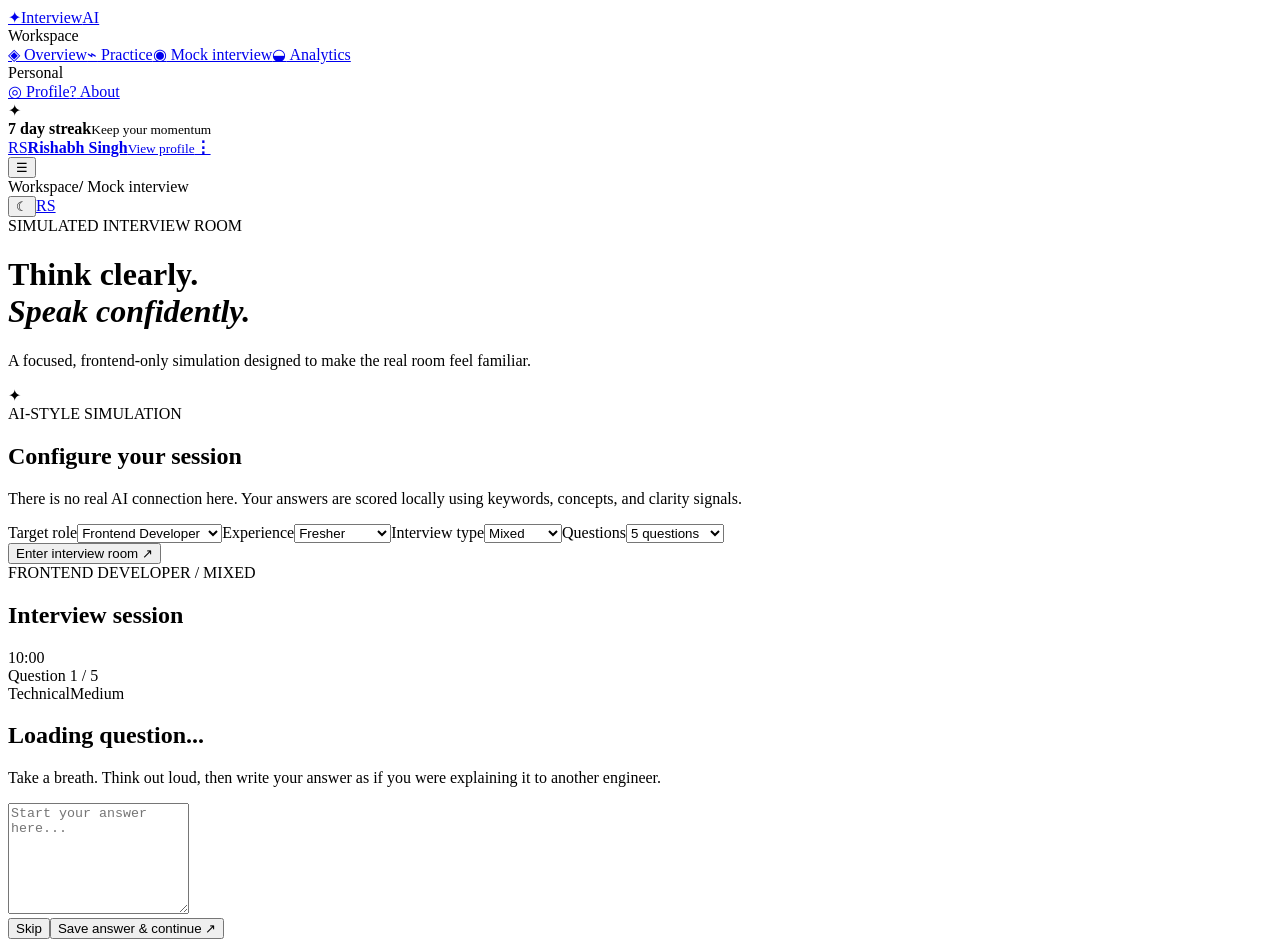
==== interview.html @ 230f4e1a "Add files via upload" ====
<!doctype html><html lang="en"><head><meta charset="UTF-8"><meta name="viewport" content="width=device-width, initial-scale=1.0"><title>Mock Interview | InterviewAI</title><link rel="preconnect" href="https://fonts.googleapis.com"><link rel="preconnect" href="https://fonts.gstatic.com" crossorigin><link href="https://fonts.googleapis.com/css2?family=DM+Sans:wght@400;500;600;700&family=Space+Grotesk:wght@500;600;700&display=swap" rel="stylesheet"><link rel="stylesheet" href="css/style.css"></head><body class="app-page"><div class="app-layout"><aside class="sidebar"><a class="brand" href="index.html"><span class="brand-mark">✦</span><span>Interview<span class="brand-accent">AI</span></span></a><div class="sidebar-label">Workspace</div><nav class="side-nav"><a href="dashboard.html"><span>◈</span> Overview</a><a href="practice.html"><span>⌁</span> Practice</a><a class="active" href="interview.html"><span>◉</span> Mock interview</a><a href="results.html"><span>◒</span> Analytics</a></nav><div class="sidebar-label">Personal</div><nav class="side-nav"><a href="profile.html"><span>◎</span> Profile</a><a href="index.html#about"><span>?</span> About</a></nav><div class="sidebar-bottom"><div class="streak-widget"><span>✦</span><div><strong>7 day streak</strong><small>Keep your momentum</small></div></div><a class="user-mini" href="profile.html"><span class="mini-avatar">RS</span><span><strong>Rishabh Singh</strong><small>View profile</small></span><b>⋮</b></a></div></aside><main class="app-main"><header class="app-topbar"><button class="mobile-menu" aria-label="Open navigation">☰</button><div class="breadcrumbs"><span>Workspace</span><b>/</b> Mock interview</div><div class="top-actions"><button class="icon-button" aria-label="Toggle theme" data-theme-toggle>☾</button><a class="mini-avatar" href="profile.html">RS</a></div></header><div class="page-content interview-content"><div class="interview-intro"><span class="eyebrow">SIMULATED INTERVIEW ROOM</span><h1>Think clearly.<br><em>Speak confidently.</em></h1><p>A focused, frontend-only simulation designed to make the real room feel familiar.</p></div><section class="setup-panel panel" id="setupPanel"><div class="setup-header"><div class="feature-icon icon-violet">✦</div><div><span class="eyebrow">AI-STYLE SIMULATION</span><h2>Configure your session</h2><p>There is no real AI connection here. Your answers are scored locally using keywords, concepts, and clarity signals.</p></div></div><div class="setup-fields"><label>Target role<select id="roleSelect"><option>Frontend Developer</option><option>Backend Developer</option><option>Full Stack Developer</option><option>Software Engineer</option><option>Data Analyst</option></select></label><label>Experience<select id="experienceSelect"><option>Fresher</option><option>Beginner</option><option>Intermediate</option><option>Advanced</option></select></label><label>Interview type<select id="typeSelect"><option>Mixed</option><option>Technical</option><option>HR</option></select></label><label>Questions<select id="numberSelect"><option value="5">5 questions</option><option value="10">10 questions</option><option value="15">15 questions</option></select></label></div><button class="button button-primary" id="startInterview">Enter interview room <span>↗</span></button></section><section class="room-panel panel hidden" id="roomPanel"><div class="room-top"><div><span class="eyebrow">FRONTEND DEVELOPER / MIXED</span><h2>Interview session</h2></div><div class="timer" id="timer">10:00</div></div><div class="room-progress"><span id="roomProgress">Question 1 / 5</span><i><b id="roomProgressBar"></b></i></div><div class="room-question"><div class="question-tags"><span class="tag tag-violet">Technical</span><span class="tag">Medium</span></div><h2 id="interviewQuestion">Loading question...</h2><p class="room-prompt">Take a breath. Think out loud, then write your answer as if you were explaining it to another engineer.</p><textarea id="interviewAnswer" rows="7" placeholder="Start your answer here..."></textarea></div><div class="room-actions"><button class="button button-secondary" id="skipQuestion">Skip</button><button class="button button-primary" id="nextQuestion">Save answer & continue <span>↗</span></button></div></section></div></main></div><div id="toast" class="toast" role="status"></div><script src="js/app.js"></script><script src="js/interview.js"></script></body></html>
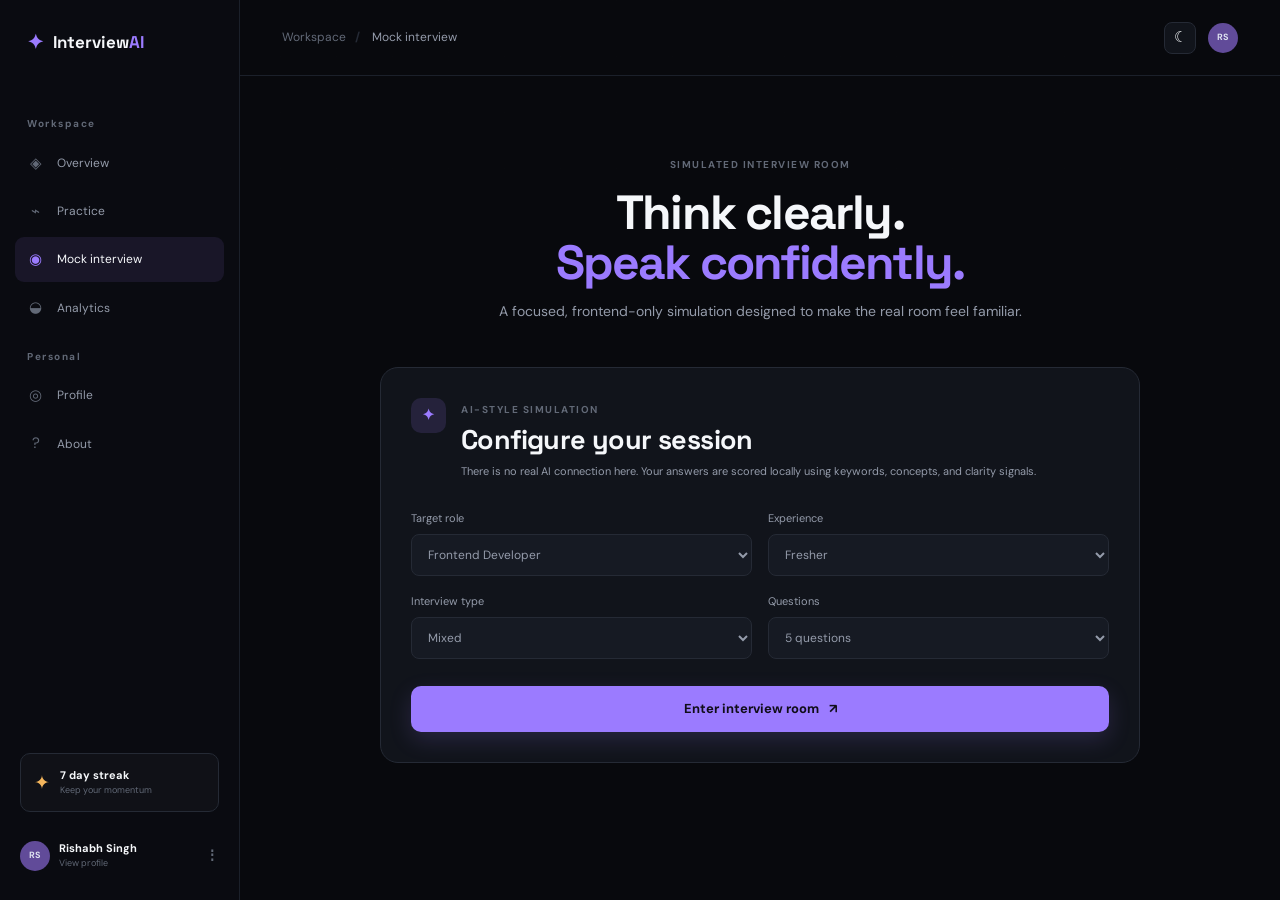
==== commit 8d9be07e: "Fix HTML formatting and structure in interview.html" ====
--- a/interview.html
+++ b/interview.html
@@ -1 +1 @@
-<!doctype html><html lang="en"><head><meta charset="UTF-8"><meta name="viewport" content="width=device-width, initial-scale=1.0"><title>Mock Interview | InterviewAI</title><link rel="preconnect" href="https://fonts.googleapis.com"><link rel="preconnect" href="https://fonts.gstatic.com" crossorigin><link href="https://fonts.googleapis.com/css2?family=DM+Sans:wght@400;500;600;700&family=Space+Grotesk:wght@500;600;700&display=swap" rel="stylesheet"><link rel="stylesheet" href="css/style.css"></head><body class="app-page"><div class="app-layout"><aside class="sidebar"><a class="brand" href="index.html"><span class="brand-mark">✦</span><span>Interview<span class="brand-accent">AI</span></span></a><div class="sidebar-label">Workspace</div><nav class="side-nav"><a href="dashboard.html"><span>◈</span> Overview</a><a href="practice.html"><span>⌁</span> Practice</a><a class="active" href="interview.html"><span>◉</span> Mock interview</a><a href="results.html"><span>◒</span> Analytics</a></nav><div class="sidebar-label">Personal</div><nav class="side-nav"><a href="profile.html"><span>◎</span> Profile</a><a href="index.html#about"><span>?</span> About</a></nav><div class="sidebar-bottom"><div class="streak-widget"><span>✦</span><div><strong>7 day streak</strong><small>Keep your momentum</small></div></div><a class="user-mini" href="profile.html"><span class="mini-avatar">RS</span><span><strong>Rishabh Singh</strong><small>View profile</small></span><b>⋮</b></a></div></aside><main class="app-main"><header class="app-topbar"><button class="mobile-menu" aria-label="Open navigation">☰</button><div class="breadcrumbs"><span>Workspace</span><b>/</b> Mock interview</div><div class="top-actions"><button class="icon-button" aria-label="Toggle theme" data-theme-toggle>☾</button><a class="mini-avatar" href="profile.html">RS</a></div></header><div class="page-content interview-content"><div class="interview-intro"><span class="eyebrow">SIMULATED INTERVIEW ROOM</span><h1>Think clearly.<br><em>Speak confidently.</em></h1><p>A focused, frontend-only simulation designed to make the real room feel familiar.</p></div><section class="setup-panel panel" id="setupPanel"><div class="setup-header"><div class="feature-icon icon-violet">✦</div><div><span class="eyebrow">AI-STYLE SIMULATION</span><h2>Configure your session</h2><p>There is no real AI connection here. Your answers are scored locally using keywords, concepts, and clarity signals.</p></div></div><div class="setup-fields"><label>Target role<select id="roleSelect"><option>Frontend Developer</option><option>Backend Developer</option><option>Full Stack Developer</option><option>Software Engineer</option><option>Data Analyst</option></select></label><label>Experience<select id="experienceSelect"><option>Fresher</option><option>Beginner</option><option>Intermediate</option><option>Advanced</option></select></label><label>Interview type<select id="typeSelect"><option>Mixed</option><option>Technical</option><option>HR</option></select></label><label>Questions<select id="numberSelect"><option value="5">5 questions</option><option value="10">10 questions</option><option value="15">15 questions</option></select></label></div><button class="button button-primary" id="startInterview">Enter interview room <span>↗</span></button></section><section class="room-panel panel hidden" id="roomPanel"><div class="room-top"><div><span class="eyebrow">FRONTEND DEVELOPER / MIXED</span><h2>Interview session</h2></div><div class="timer" id="timer">10:00</div></div><div class="room-progress"><span id="roomProgress">Question 1 / 5</span><i><b id="roomProgressBar"></b></i></div><div class="room-question"><div class="question-tags"><span class="tag tag-violet">Technical</span><span class="tag">Medium</span></div><h2 id="interviewQuestion">Loading question...</h2><p class="room-prompt">Take a breath. Think out loud, then write your answer as if you were explaining it to another engineer.</p><textarea id="interviewAnswer" rows="7" placeholder="Start your answer here..."></textarea></div><div class="room-actions"><button class="button button-secondary" id="skipQuestion">Skip</button><button class="button button-primary" id="nextQuestion">Save answer & continue <span>↗</span></button></div></section></div></main></div><div id="toast" class="toast" role="status"></div><script src="js/app.js"></script><script src="js/interview.js"></script></body></html>+<!doctype html><html lang="en"><head><meta charset="UTF-8"><meta name="viewport" content="width=device-width, initial-scale=1.0"><title>Mock Interview | InterviewAI</title><link rel="preconnect" href="https://fonts.googleapis.com"><link rel="preconnect" href="https://fonts.gstatic.com" crossorigin><link href="https://fonts.googleapis.com/css2?family=DM+Sans:wght@400;500;600;700&family=Space+Grotesk:wght@500;600;700&display=swap" rel="stylesheet"><link rel="stylesheet" href="style.css"></head><body class="app-page"><div class="app-layout"><aside class="sidebar"><a class="brand" href="index.html"><span class="brand-mark">✦</span><span>Interview<span class="brand-accent">AI</span></span></a><div class="sidebar-label">Workspace</div><nav class="side-nav"><a href="dashboard.html"><span>◈</span> Overview</a><a href="practice.html"><span>⌁</span> Practice</a><a class="active" href="interview.html"><span>◉</span> Mock interview</a><a href="results.html"><span>◒</span> Analytics</a></nav><div class="sidebar-label">Personal</div><nav class="side-nav"><a href="profile.html"><span>◎</span> Profile</a><a href="index.html#about"><span>?</span> About</a></nav><div class="sidebar-bottom"><div class="streak-widget"><span>✦</span><div><strong>7 day streak</strong><small>Keep your momentum</small></div></div><a class="user-mini" href="profile.html"><span class="mini-avatar">RS</span><span><strong>Rishabh Singh</strong><small>View profile</small></span><b>⋮</b></a></div></aside><main class="app-main"><header class="app-topbar"><button class="mobile-menu" aria-label="Open navigation">☰</button><div class="breadcrumbs"><span>Workspace</span><b>/</b> Mock interview</div><div class="top-actions"><button class="icon-button" aria-label="Toggle theme" data-theme-toggle>☾</button><a class="mini-avatar" href="profile.html">RS</a></div></header><div class="page-content interview-content"><div class="interview-intro"><span class="eyebrow">SIMULATED INTERVIEW ROOM</span><h1>Think clearly.<br><em>Speak confidently.</em></h1><p>A focused, frontend-only simulation designed to make the real room feel familiar.</p></div><section class="setup-panel panel" id="setupPanel"><div class="setup-header"><div class="feature-icon icon-violet">✦</div><div><span class="eyebrow">AI-STYLE SIMULATION</span><h2>Configure your session</h2><p>There is no real AI connection here. Your answers are scored locally using keywords, concepts, and clarity signals.</p></div></div><div class="setup-fields"><label>Target role<select id="roleSelect"><option>Frontend Developer</option><option>Backend Developer</option><option>Full Stack Developer</option><option>Software Engineer</option><option>Data Analyst</option></select></label><label>Experience<select id="experienceSelect"><option>Fresher</option><option>Beginner</option><option>Intermediate</option><option>Advanced</option></select></label><label>Interview type<select id="typeSelect"><option>Mixed</option><option>Technical</option><option>HR</option></select></label><label>Questions<select id="numberSelect"><option value="5">5 questions</option><option value="10">10 questions</option><option value="15">15 questions</option></select></label></div><button class="button button-primary" id="startInterview">Enter interview room <span>↗</span></button></section><section class="room-panel panel hidden" id="roomPanel"><div class="room-top"><div><span class="eyebrow">FRONTEND DEVELOPER / MIXED</span><h2>Interview session</h2></div><div class="timer" id="timer">10:00</div></div><div class="room-progress"><span id="roomProgress">Question 1 / 5</span><i><b id="roomProgressBar"></b></i></div><div class="room-question"><div class="question-tags"><span class="tag tag-violet">Technical</span><span class="tag">Medium</span></div><h2 id="interviewQuestion">Loading question...</h2><p class="room-prompt">Take a breath. Think out loud, then write your answer as if you were explaining it to another engineer.</p><textarea id="interviewAnswer" rows="7" placeholder="Start your answer here..."></textarea></div><div class="room-actions"><button class="button button-secondary" id="skipQuestion">Skip</button><button class="button button-primary" id="nextQuestion">Save answer & continue <span>↗</span></button></div></section></div></main></div><div id="toast" class="toast" role="status"></div><script src="app.js"></script><script src="interview.js"></script></body></html>
--- a/style.css
+++ b/style.css
@@ -0,0 +1,10 @@
+/* ========================= VARIABLES ========================= */
+.light-theme{--bg:#f3f4f8;--bg-soft:#e9ebf2;--card:#fff;--elevated:#f0f1f6;--line:#dfe2eb;--line-soft:#e8eaf0;--text:#171923;--muted:#596070;--subtle:#7a8191;--shadow:0 24px 70px rgba(34,39,60,.12)}
+:root{--bg:#08090d;--bg-soft:#0d0f14;--card:#11141b;--elevated:#161a23;--line:#252a35;--line-soft:#1b202a;--text:#f5f7fa;--muted:#949baa;--subtle:#626977;--violet:#9b7bff;--violet-2:#684eff;--green:#55d69b;--orange:#f5b65d;--red:#f07979;--shadow:0 24px 70px rgba(0,0,0,.22);--radius:18px;--radius-sm:11px}*{box-sizing:border-box}html{scroll-behavior:smooth}body{margin:0;background:var(--bg);color:var(--text);font-family:'DM Sans',sans-serif;font-size:14px;line-height:1.55}body:before{content:'';position:fixed;inset:0;pointer-events:none;opacity:.25;background-image:linear-gradient(rgba(255,255,255,.018) 1px,transparent 1px),linear-gradient(90deg,rgba(255,255,255,.018) 1px,transparent 1px);background-size:56px 56px;mask-image:linear-gradient(to bottom,black,transparent 80%);z-index:-1}a{color:inherit;text-decoration:none}button,input,select,textarea{font:inherit;color:inherit}button{cursor:pointer}h1,h2,h3,p{margin:0}h1,h2,h3,.brand{font-family:'Space Grotesk',sans-serif;letter-spacing:0}h1{font-size:clamp(34px,5vw,64px);line-height:1.05;letter-spacing:-1.8px}h2{font-size:27px;line-height:1.15;letter-spacing:-.6px}h3{font-size:18px}.section-shell{width:min(1160px,calc(100% - 48px));margin:auto}.eyebrow,.muted-label,.sidebar-label{font-size:10px;letter-spacing:1.5px;color:var(--subtle);font-weight:700}.eyebrow{display:inline-flex;align-items:center;gap:8px}.eyebrow-dot{height:6px;width:6px;border-radius:50%;background:var(--green);box-shadow:0 0 12px var(--green)}em{font-style:normal;color:var(--violet)}.muted-label{font-size:9px}.positive{color:var(--green)!important}.warning{color:var(--orange)!important}.muted{color:var(--muted)!important}.button{display:inline-flex;gap:10px;align-items:center;justify-content:center;border:1px solid transparent;border-radius:10px;padding:12px 17px;font-weight:700;font-size:13px;transition:.25s ease}.button:hover{transform:translateY(-2px)}.button-primary{background:var(--violet);color:#100d19;box-shadow:0 8px 22px rgba(155,123,255,.17)}.button-primary:hover{background:#b19aff;box-shadow:0 12px 28px rgba(155,123,255,.28)}.button-secondary{border-color:var(--line);background:rgba(255,255,255,.02)}.button-secondary:hover{background:var(--elevated);border-color:#3b4352}.button-quiet{padding:9px 12px;color:var(--muted)}.button-small{padding:9px 14px}.play-icon{font-size:9px;border:1px solid var(--line);border-radius:50%;padding:4px 5px}.glass-panel{background:linear-gradient(135deg,rgba(28,32,44,.86),rgba(15,17,23,.84));border:1px solid var(--line);box-shadow:var(--shadow);backdrop-filter:blur(18px)}
+/* ========================= LANDING ========================= */.site-header{position:fixed;top:18px;left:50%;transform:translateX(-50%);z-index:10;width:min(1160px,calc(100% - 48px));height:58px;padding:0 12px 0 20px;display:flex;align-items:center;gap:28px;border:1px solid rgba(58,65,79,.72);border-radius:14px;background:rgba(10,12,17,.72);backdrop-filter:blur(18px);transition:.3s}.site-header.scrolled{background:rgba(10,12,17,.94)}.brand{display:flex;gap:9px;align-items:center;font-size:17px;font-weight:700;white-space:nowrap}.brand-mark{display:grid;place-items:center;color:var(--violet);font-size:20px}.brand-accent{color:var(--violet)}.nav-links{display:flex;align-items:center;gap:25px;margin:auto;color:var(--muted);font-size:12px}.nav-links a{transition:.2s}.nav-links a:hover,.nav-links .active{color:var(--text)}.header-actions{display:flex;gap:4px;align-items:center}.menu-toggle{display:none;background:none;border:0;font-size:20px}.hero{min-height:760px;padding-top:184px;display:grid;grid-template-columns: .86fr 1.14fr;gap:62px;align-items:center;position:relative}.hero:before{content:'';position:absolute;top:60px;left:25%;width:620px;height:440px;background:radial-gradient(ellipse,rgba(104,78,255,.18),transparent 67%);filter:blur(12px);z-index:-1}.hero-copy{padding-bottom:40px}.hero h1{margin:20px 0 25px}.hero-text{max-width:475px;color:var(--muted);font-size:16px;line-height:1.7}.hero-actions{display:flex;gap:12px;margin-top:31px}.social-proof{display:flex;align-items:center;gap:12px;color:var(--subtle);font-size:11px;margin-top:30px}.avatar-stack{display:flex}.avatar-stack span,.mini-avatar{display:grid;place-items:center;width:27px;height:27px;border-radius:50%;border:2px solid var(--bg);background:#31394c;color:#dfe4f1;font-size:9px;font-weight:700;margin-left:-6px}.avatar-stack span:first-child{margin-left:0;background:#856bcb}.avatar-stack span:nth-child(2){background:#416b6a}.avatar-stack span:nth-child(3){background:#a66d50}.hero-visual{position:relative;padding:20px}.preview-window{border-radius:17px;overflow:hidden;transform:perspective(1200px) rotateY(-6deg) rotateX(2deg);animation:float 6s ease-in-out infinite}.preview-topbar{display:flex;gap:16px;align-items:center;padding:13px 16px;border-bottom:1px solid var(--line);color:var(--subtle);font-size:10px}.window-dots{display:flex;gap:5px}.window-dots i{display:block;width:6px;height:6px;border-radius:50%;background:#4d5260}.window-dots i:first-child{background:#9b7bff}.preview-live{margin-left:auto}.preview-live b{display:inline-block;width:5px;height:5px;background:var(--green);border-radius:50%;margin-right:5px}.preview-content{padding:27px 29px}.preview-greeting,.preview-readiness,.preview-grid,.chart-heading{display:flex;justify-content:space-between;align-items:center}.preview-greeting h3{margin-top:5px}.mini-avatar{border:0;width:30px;height:30px;margin:0;background:#614b99}.preview-readiness{margin-top:29px;padding:22px;border:1px solid var(--line);background:rgba(255,255,255,.025);border-radius:12px}.preview-readiness strong{display:block;font:700 39px 'Space Grotesk';margin:3px 0}.preview-readiness strong span,.readiness-number small{font-size:20px;color:var(--muted)}.preview-readiness small{color:var(--green);font-size:10px}.readiness-ring{width:62px;height:62px;display:grid;place-items:center;border-radius:50%;background:conic-gradient(var(--violet) 0 82%,#292d38 82%);position:relative;font-size:11px}.readiness-ring:after{content:'';position:absolute;inset:6px;border-radius:50%;background:#161a23}.readiness-ring span{position:relative;z-index:1}.preview-grid{gap:12px;margin-top:12px}.mini-stat{flex:1;padding:15px;border:1px solid var(--line);border-radius:11px}.mini-stat span,.mini-stat small{display:block;color:var(--subtle);font-size:10px}.mini-stat strong{display:block;font:600 24px 'Space Grotesk';margin:5px 0}.mini-stat strong small{display:inline;color:var(--muted);font:400 10px 'DM Sans'}.preview-chart{margin-top:12px;padding:18px 18px 10px;border:1px solid var(--line);border-radius:11px}.chart-heading{font-size:11px;font-weight:700}.chart-period{font-size:9px;color:var(--subtle);font-weight:400}.preview-chart svg{width:100%;height:95px;margin-top:13px}.chart-line{fill:none;stroke:var(--violet);stroke-width:2}.chart-fill{fill:url(#fill);fill:rgba(155,123,255,.12)}.preview-chart circle{fill:var(--violet);stroke:#201b38;stroke-width:4}.chart-labels,.x-labels{display:flex;justify-content:space-between;color:var(--subtle);font-size:9px}.orbit{position:absolute;border:1px solid rgba(155,123,255,.2);border-radius:50%;pointer-events:none}.orbit-one{width:480px;height:220px;right:-40px;top:100px;transform:rotate(-24deg)}.orbit-two{width:280px;height:160px;right:100px;top:120px;transform:rotate(25deg);border-color:rgba(85,214,155,.15)}.logo-strip{border-top:1px solid var(--line-soft);border-bottom:1px solid var(--line-soft);padding:20px 0;display:flex;align-items:center;justify-content:space-between;color:var(--subtle);font-size:11px}.logo-strip div{color:var(--muted)}.logo-strip b{color:var(--violet);font-size:18px;margin-right:6px}.feature-section{padding:140px 0 90px}.section-intro{display:flex;justify-content:space-between;align-items:end;margin-bottom:43px}.section-intro h2{margin-top:14px;font-size:40px}.section-intro p{max-width:330px;color:var(--muted);line-height:1.7}.feature-grid{display:grid;grid-template-columns:1.25fr .85fr .85fr;gap:14px}.feature-card{padding:28px;border:1px solid var(--line);background:var(--card);border-radius:var(--radius);min-height:275px;position:relative;overflow:hidden;transition:.3s}.feature-card:hover,.panel:hover,.stat-card:hover{transform:translateY(-4px);border-color:#3d4351}.feature-card p{color:var(--muted);line-height:1.7;margin:13px 0 20px;max-width:300px}.feature-card a,.text-link{color:var(--text);font-size:12px;font-weight:700}.feature-icon{width:35px;height:35px;border-radius:10px;display:grid;place-items:center;margin-bottom:24px;font-size:15px;font-weight:700}.icon-violet{background:rgba(155,123,255,.14);color:var(--violet)}.icon-green{background:rgba(85,214,155,.13);color:var(--green)}.icon-orange{background:rgba(245,182,93,.13);color:var(--orange)}.topic-pills{position:absolute;bottom:26px;display:flex;gap:8px}.topic-pills span,.tag,.skills span{padding:5px 9px;border-radius:6px;border:1px solid var(--line);font-size:10px;color:var(--muted)}.mini-bars{position:absolute;right:28px;bottom:27px;height:65px;display:flex;align-items:end;gap:5px}.mini-bars i{width:7px;background:var(--green);border-radius:3px 3px 0 0;opacity:.7}.score-badge{position:absolute;right:26px;bottom:28px;display:flex;flex-direction:column}.score-badge strong{font:600 31px 'Space Grotesk';color:var(--orange)}.score-badge span{color:var(--subtle);font-size:10px}.cta-section{padding:70px 0 120px}.cta-panel{min-height:320px;padding:60px 70px;border:1px solid #33364c;border-radius:var(--radius);background:radial-gradient(circle at 85% 25%,rgba(104,78,255,.2),transparent 31%),var(--card);position:relative;overflow:hidden}.cta-panel h2{font-size:42px;margin:16px 0 28px}.cta-star{position:absolute;right:12%;top:30%;font-size:110px;color:rgba(155,123,255,.13);animation:spin 14s linear infinite}.site-footer{padding:22px 0 32px;border-top:1px solid var(--line-soft);display:flex;justify-content:space-between;color:var(--subtle);font-size:11px}
+/* ========================= APP SHELL ========================= */.app-layout{display:flex;min-height:100vh}.sidebar{width:240px;flex:0 0 240px;padding:27px 15px 20px;border-right:1px solid var(--line-soft);background:rgba(11,13,18,.84);display:flex;flex-direction:column}.sidebar .brand{padding:0 12px 40px}.sidebar-label{padding:0 12px;margin:18px 0 9px}.side-nav{display:grid;gap:3px}.side-nav a{display:flex;align-items:center;gap:13px;padding:11px 12px;border-radius:9px;color:var(--muted);font-size:12px;transition:.2s}.side-nav a span{width:17px;text-align:center;font-size:15px;color:var(--subtle)}.side-nav a:hover,.side-nav a.active{background:rgba(155,123,255,.1);color:var(--text)}.side-nav a.active span{color:var(--violet)}.sidebar-bottom{margin-top:auto}.streak-widget{display:flex;align-items:center;gap:10px;margin:0 5px 19px;padding:13px;border:1px solid var(--line);border-radius:10px;background:rgba(255,255,255,.025)}.streak-widget>span{color:var(--orange);font-size:19px}.streak-widget strong,.user-mini strong{display:block;font-size:11px}.streak-widget small,.user-mini small{display:block;color:var(--subtle);font-size:9px}.user-mini{display:flex;align-items:center;gap:9px;padding:9px 5px}.user-mini b{margin-left:auto;color:var(--subtle)}.app-main{flex:1;min-width:0}.app-topbar{height:76px;padding:0 42px;display:flex;align-items:center;border-bottom:1px solid var(--line-soft)}.breadcrumbs{font-size:12px;color:var(--muted)}.breadcrumbs span{color:var(--subtle)}.breadcrumbs b{margin:0 9px;color:var(--line)}.top-actions{display:flex;align-items:center;gap:12px;margin-left:auto}.icon-button,.mobile-menu{border:1px solid var(--line);background:var(--card);width:32px;height:32px;border-radius:8px;font-size:15px}.page-content{width:min(1110px,calc(100% - 84px));margin:0 auto;padding:47px 0 70px}.page-heading{display:flex;justify-content:space-between;align-items:end;margin-bottom:30px}.page-heading h1{font-size:35px;margin:10px 0 8px}.page-heading p,.interview-intro p{color:var(--muted)}.readiness-card{padding:28px 33px;display:grid;grid-template-columns:1fr 160px 1fr;gap:35px;align-items:center;border-radius:var(--radius);margin-bottom:16px}.readiness-number{font:600 48px 'Space Grotesk';margin:4px 0}.readiness-card p{max-width:350px;color:var(--muted);font-size:12px}.large-ring{position:relative;text-align:center}.large-ring svg{width:118px;height:118px;transform:rotate(-90deg)}.large-ring circle{fill:none;stroke:#292e39;stroke-width:8}.large-ring .ring-progress{stroke:var(--violet);stroke-linecap:round;stroke-dasharray:301.6;stroke-dashoffset:54.3}.large-ring strong,.large-ring span{position:absolute;display:block;width:100%;left:0}.large-ring strong{top:38px;font:600 22px 'Space Grotesk'}.large-ring span{top:66px;font-size:9px;color:var(--green)}.readiness-meta span,.readiness-meta small{display:block;color:var(--subtle);font-size:10px}.readiness-meta strong{display:block;font-size:13px;margin:4px 0 12px}.progress-track{height:5px;background:#292e39;border-radius:20px;overflow:hidden}.progress-track i{display:block;height:100%;background:var(--violet);border-radius:inherit}.readiness-meta small{margin-top:8px}.stats-grid{display:grid;grid-template-columns:repeat(4,1fr);gap:12px;margin-bottom:16px}.stat-card,.panel{background:var(--card);border:1px solid var(--line);border-radius:var(--radius);transition:.3s}.stat-card{padding:18px 20px}.stat-top{display:flex;justify-content:space-between;color:var(--subtle);font-size:11px}.stat-top i{color:var(--violet);font-style:normal;font-size:17px}.stat-top i.orange{color:var(--orange)}.stat-card>strong{display:block;font:600 28px 'Space Grotesk';margin:13px 0 5px}.stat-card>strong small{font:400 12px 'DM Sans';color:var(--muted)}.stat-card small{font-size:10px;color:var(--subtle)}.dashboard-grid,.bottom-grid,.analytics-grid{display:grid;grid-template-columns:1.4fr 1fr;gap:16px;margin-bottom:16px}.bottom-grid{grid-template-columns:1.2fr .8fr}.panel{padding:24px}.panel-heading{display:flex;justify-content:space-between;align-items:start;margin-bottom:24px}.panel-heading h2{font-size:18px;margin-top:5px}.panel-heading select,.panel-heading .tag{font-size:10px;color:var(--muted);background:var(--elevated);border:1px solid var(--line);padding:7px 10px;border-radius:7px}.big-chart{position:relative;padding:4px 0 0 30px}.big-chart svg{width:100%;height:190px}.grid-lines{fill:none;stroke:#242934;stroke-width:1;stroke-dasharray:2 3}.y-labels{position:absolute;left:0;top:5px;height:184px;display:flex;flex-direction:column;justify-content:space-between;color:var(--subtle);font-size:9px}.x-labels{margin-top:-4px}.subject-list{display:grid;gap:18px}.subject-list>div{display:grid;grid-template-columns:1fr 38px;gap:10px;align-items:center;font-size:11px}.subject-list strong{text-align:right;font-size:11px}.subject-list i{grid-column:1/-1;height:5px;background:#272d38;border-radius:10px;overflow:hidden}.subject-list i b{display:block;height:100%;background:var(--violet);border-radius:inherit}.subject-list i b.bar-warning{background:var(--orange)}.continue-item{display:flex;align-items:center;gap:13px;padding:14px 0}.continue-item .feature-icon{margin:0}.continue-item>div:nth-child(2){flex:1}.continue-item strong,.continue-item span{display:block}.continue-item strong{font-size:12px}.continue-item span{font-size:10px;color:var(--subtle);margin:3px 0 9px}.round-arrow{display:grid;place-items:center;width:31px;height:31px;border:1px solid var(--line);border-radius:50%;color:var(--violet)}.ai-panel{background:radial-gradient(circle at 100% 0,rgba(155,123,255,.14),transparent 45%),var(--card)}.ai-panel-top{display:flex;align-items:center;gap:10px}.ai-panel-top .feature-icon{margin:0}.ai-panel h2{font-size:19px;margin:22px 0 10px}.ai-panel p{font-size:12px;color:var(--muted);line-height:1.7;margin-bottom:18px}
+/* ========================= PRACTICE / INTERVIEW ========================= */.practice-content{max-width:1160px}.practice-layout{display:grid;grid-template-columns:250px 1fr;gap:18px}.filter-panel{height:max-content}.reset-button{border:0;background:none;color:var(--violet);font-size:10px}.filter-panel label,.setup-fields label,.profile-form label{display:block;color:var(--muted);font-size:11px;margin-bottom:17px}.filter-panel input,.filter-panel select,.setup-fields select,.profile-form input,.profile-form select,.room-question textarea{display:block;width:100%;margin-top:7px;padding:11px 12px;background:var(--elevated);border:1px solid var(--line);border-radius:8px;outline:0;font-size:12px}.filter-panel input:focus,.filter-panel select:focus,.setup-fields select:focus,.profile-form input:focus,.profile-form select:focus,.room-question textarea:focus{border-color:var(--violet);box-shadow:0 0 0 3px rgba(155,123,255,.1)}.filter-note{display:flex;gap:10px;margin-top:27px;padding-top:20px;border-top:1px solid var(--line-soft)}.filter-note>span{color:var(--violet)}.filter-note strong{font-size:11px}.filter-note p{font-size:10px;color:var(--subtle);margin-top:4px}.question-toolbar{display:flex;align-items:center;gap:6px;color:var(--subtle);font-size:11px;margin:0 0 12px}.question-toolbar span{margin-right:auto}.view-toggle{border:1px solid var(--line);background:none;color:var(--subtle);width:28px;height:25px;border-radius:6px}.view-toggle.active{color:var(--violet);background:rgba(155,123,255,.1)}.question-list{display:grid;gap:10px}.question-card{padding:20px 22px;background:var(--card);border:1px solid var(--line);border-radius:13px;transition:.25s}.question-card:hover{border-color:#484f5f}.question-card-top{display:flex;gap:7px;align-items:center;margin-bottom:12px}.tag{padding:4px 8px}.tag-violet{background:rgba(155,123,255,.12);border-color:rgba(155,123,255,.25);color:var(--violet)}.question-card h3{font-size:15px;line-height:1.4}.question-card p{color:var(--muted);font-size:11px;line-height:1.6;margin:7px 0 16px}.question-answer{padding-top:14px;border-top:1px solid var(--line-soft);color:var(--green);font-size:11px}.answer-toggle{background:none;border:0;color:var(--violet);font-size:11px;padding:0}.interview-content{max-width:1000px}.interview-intro{text-align:center;margin:30px auto 44px}.interview-intro h1{font-size:48px;margin:13px 0}.setup-panel{padding:30px;max-width:760px;margin:auto}.setup-header{display:flex;gap:15px;align-items:start}.setup-header .feature-icon{margin:0}.setup-header h2{margin:4px 0 8px}.setup-header p{font-size:11px;color:var(--muted);max-width:580px}.setup-fields{display:grid;grid-template-columns:repeat(2,1fr);gap:0 16px;margin:30px 0 10px}.setup-panel>.button{width:100%}.hidden{display:none!important}.room-panel{max-width:820px;margin:auto;padding:30px}.room-top{display:flex;justify-content:space-between;align-items:start}.room-top h2{margin-top:5px}.timer{font:600 21px 'Space Grotesk';color:var(--orange);padding:10px 14px;border:1px solid rgba(245,182,93,.25);border-radius:9px}.room-progress{display:flex;align-items:center;gap:15px;margin:28px 0 35px;color:var(--subtle);font-size:10px}.room-progress i{height:4px;flex:1;background:#292e39;border-radius:4px}.room-progress b{display:block;height:100%;width:20%;background:var(--violet);border-radius:4px}.room-question{max-width:680px;margin:auto}.question-tags{display:flex;gap:7px}.room-question h2{font-size:29px;margin:17px 0 10px;line-height:1.25}.room-prompt{color:var(--muted);font-size:12px}.room-question textarea{margin-top:22px;resize:vertical;line-height:1.6}.room-actions{display:flex;justify-content:space-between;margin-top:24px}
+/* ========================= ANALYTICS / PROFILE ========================= */.analytics-hero{display:grid;grid-template-columns:250px 1fr;gap:45px;align-items:center;padding:32px 42px;border:1px solid var(--line);border-radius:var(--radius);background:radial-gradient(circle at 12% 50%,rgba(155,123,255,.13),transparent 28%),var(--card);margin-bottom:16px}.score-orbit{width:180px;height:180px;border:1px solid rgba(155,123,255,.45);outline:1px solid rgba(155,123,255,.12);outline-offset:11px;border-radius:50%;display:flex;flex-direction:column;align-items:center;justify-content:center;gap:2px}.score-orbit span{font-size:9px;color:var(--subtle);letter-spacing:1px}.score-orbit strong{font:600 42px 'Space Grotesk'}.score-orbit small{font-size:16px;color:var(--muted)}.score-orbit b{color:var(--green);font-size:9px}.analytics-copy h2{font-size:28px;margin:10px 0}.analytics-copy p{max-width:560px;color:var(--muted);line-height:1.7;margin-bottom:19px}.large-subjects{gap:21px}.leaderboard ol{list-style:none;margin:0;padding:0;display:grid;gap:7px}.leaderboard li{display:grid;grid-template-columns:25px 1fr 40px;align-items:center;padding:12px 10px;border-radius:8px;font-size:11px;color:var(--muted)}.leaderboard li span{color:var(--subtle);font-size:10px}.leaderboard li b{color:var(--text);text-align:right}.leaderboard li.current{background:rgba(155,123,255,.1);color:var(--text);border:1px solid rgba(155,123,255,.2)}.profile-layout{display:grid;grid-template-columns:.8fr 1.2fr;gap:16px}.profile-card{text-align:center;padding:37px 24px}.profile-avatar{width:76px;height:76px;border-radius:50%;display:grid;place-items:center;margin:0 auto 17px;background:linear-gradient(145deg,#9b7bff,#4c3c96);font:600 22px 'Space Grotesk'}.profile-card h2{font-size:20px}.profile-card>p{color:var(--muted);font-size:12px;margin-top:5px}.profile-stats{display:grid;grid-template-columns:repeat(3,1fr);gap:5px;padding:24px 0;border-bottom:1px solid var(--line-soft);margin-bottom:20px}.profile-stats span{font-size:9px;color:var(--subtle)}.profile-stats strong{display:block;color:var(--text);font:600 18px 'Space Grotesk';margin-bottom:3px}.skills{display:flex;justify-content:center;gap:7px;flex-wrap:wrap}.profile-form{padding:30px}.profile-form .button{margin-top:5px}
+/* ========================= ANIMATION / RESPONSIVE ========================= */.reveal{animation:reveal .7s ease both}.reveal-delay-1{animation-delay:.12s}.reveal-delay-2{animation-delay:.2s}@keyframes reveal{from{opacity:0;transform:translateY(15px)}to{opacity:1;transform:none}}@keyframes float{0%,100%{transform:perspective(1200px) rotateY(-6deg) rotateX(2deg) translateY(0)}50%{transform:perspective(1200px) rotateY(-6deg) rotateX(2deg) translateY(-8px)}}@keyframes spin{to{transform:rotate(360deg)}}.toast{position:fixed;right:24px;top:24px;z-index:30;padding:12px 17px;background:var(--elevated);border:1px solid var(--line);border-radius:9px;box-shadow:var(--shadow);font-size:12px;opacity:0;transform:translateY(-10px);pointer-events:none;transition:.25s}.toast.show{opacity:1;transform:none}.mobile-menu{display:none}@media(max-width:900px){.nav-links{gap:12px}.hero{grid-template-columns:1fr;min-height:auto;padding-top:150px}.hero-copy{padding-bottom:0}.hero-visual{max-width:690px;margin:auto}.feature-grid{grid-template-columns:1fr 1fr}.feature-wide{grid-column:1/-1}.sidebar{width:205px;flex-basis:205px}.page-content{width:min(100% - 48px,850px)}.readiness-card{grid-template-columns:1fr 130px}.readiness-meta{grid-column:1/-1}.dashboard-grid,.bottom-grid,.analytics-grid{grid-template-columns:1fr}.profile-layout{grid-template-columns:1fr}.analytics-hero{grid-template-columns:200px 1fr}}
+@media(max-width:680px){.section-shell,.site-header{width:calc(100% - 28px)}.site-header{top:10px}.nav-links,.header-actions{display:none}.menu-toggle{display:block;margin-left:auto;color:var(--text)}.hero{padding-top:125px}.hero h1{font-size:42px}.hero-text{font-size:14px}.hero-actions{flex-direction:column;align-items:stretch}.social-proof{font-size:10px}.hero-visual{padding:0;margin-top:20px}.preview-window{transform:none}.preview-content{padding:19px}.orbit{display:none}.logo-strip{overflow:auto;gap:23px;justify-content:start;white-space:nowrap}.logo-strip>span{display:none}.feature-section{padding:90px 0 40px}.section-intro{display:block}.section-intro h2,.cta-panel h2{font-size:31px}.section-intro p{margin-top:17px}.feature-grid{grid-template-columns:1fr}.feature-wide{grid-column:auto}.cta-section{padding:45px 0 75px}.cta-panel{padding:38px 26px;min-height:280px}.cta-star{font-size:70px;right:8%;top:42%}.site-footer{display:grid;gap:14px}.sidebar{position:fixed;left:-240px;top:0;bottom:0;z-index:20;transition:.3s}.sidebar.open{left:0;box-shadow:20px 0 50px rgba(0,0,0,.5)}.mobile-menu{display:block;margin-right:13px}.app-topbar{padding:0 18px}.page-content{width:calc(100% - 32px);padding-top:32px}.page-heading{display:block}.page-heading .button{margin-top:20px;width:100%}.page-heading h1{font-size:32px}.readiness-card{padding:22px;grid-template-columns:1fr 105px;gap:12px}.readiness-number{font-size:39px}.large-ring svg{width:95px}.stats-grid{grid-template-columns:1fr 1fr}.stat-card{padding:15px}.stat-card>strong{font-size:24px}.practice-layout{grid-template-columns:1fr}.setup-fields{grid-template-columns:1fr}.interview-intro h1{font-size:39px}.interview-intro{margin-top:10px;margin-bottom:30px}.room-panel,.setup-panel{padding:20px}.room-question h2{font-size:24px}.analytics-hero{grid-template-columns:1fr;padding:28px 20px;text-align:center}.score-orbit{margin:auto}.analytics-copy .button{width:100%}.profile-stats{gap:2px}.profile-stats strong{font-size:15px}}
+@media(prefers-reduced-motion:reduce){*,*:before,*:after{scroll-behavior:auto!important;animation:none!important;transition:none!important}}
